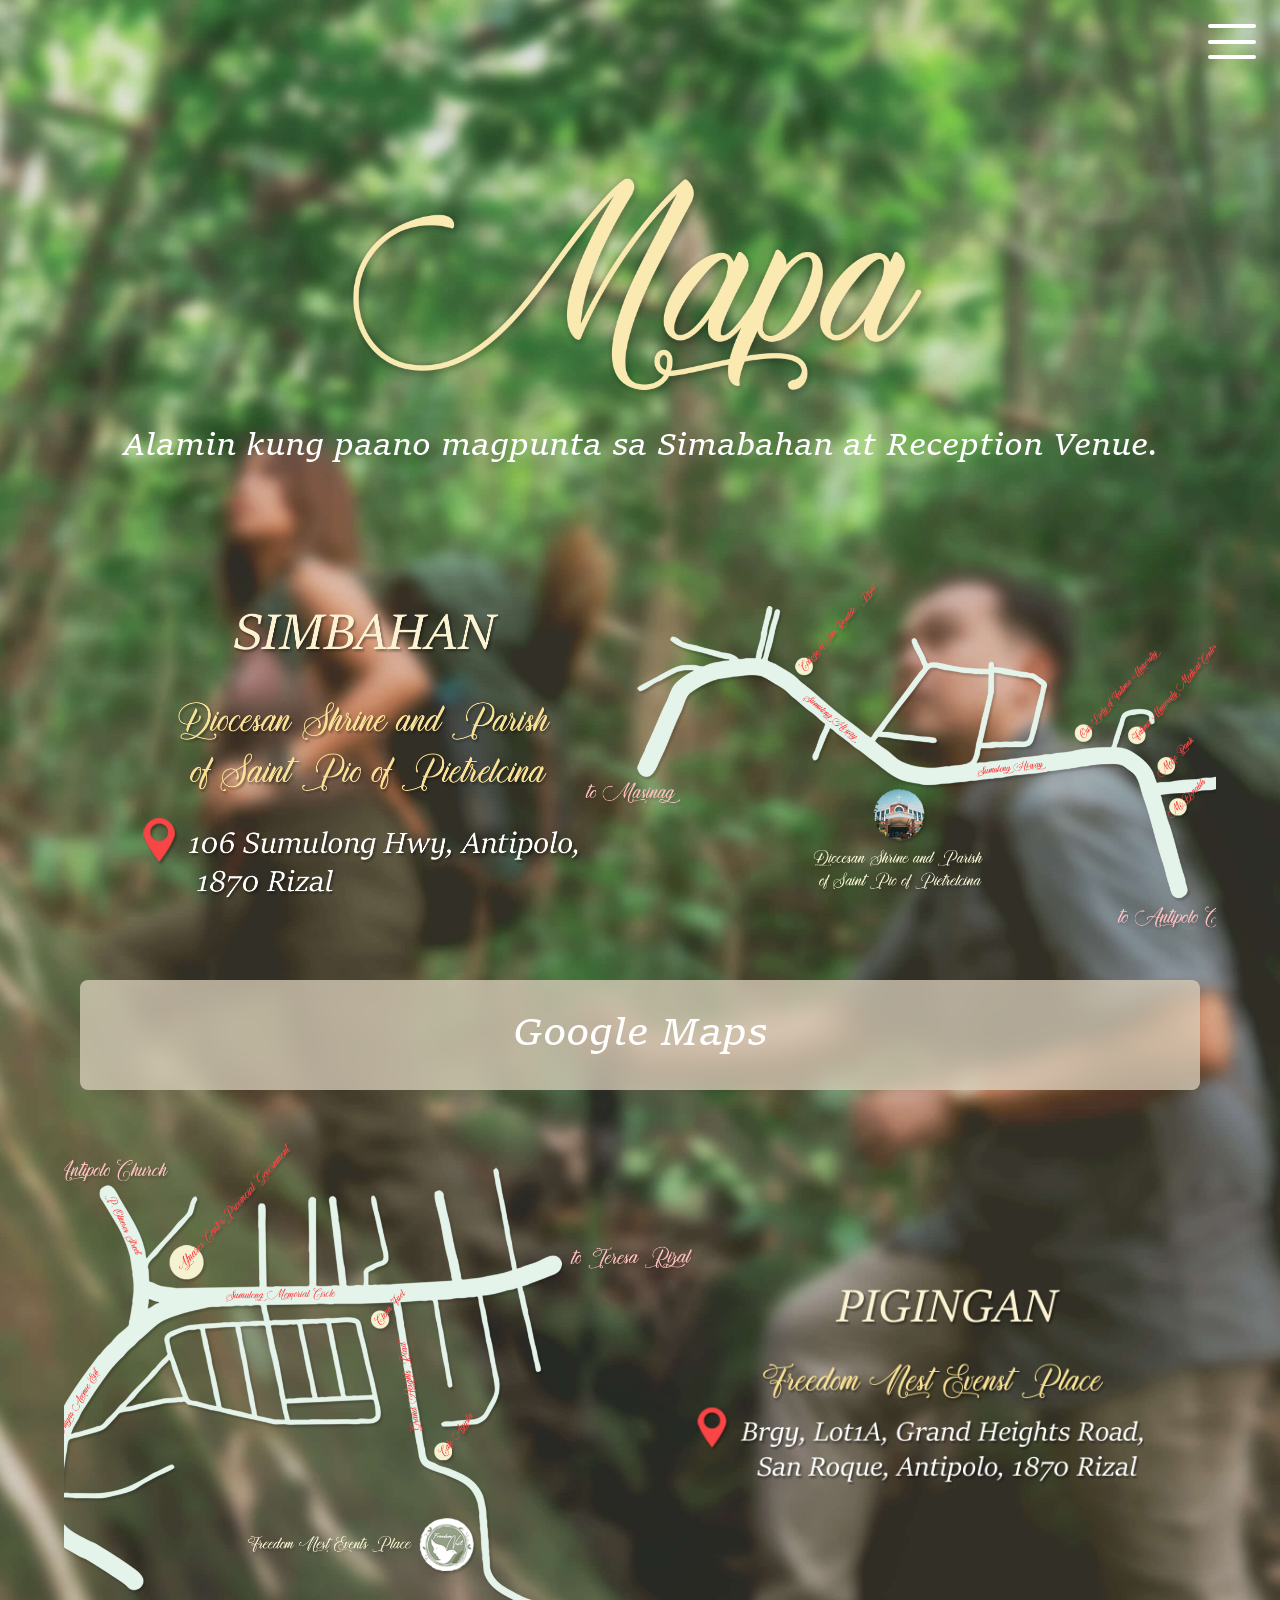
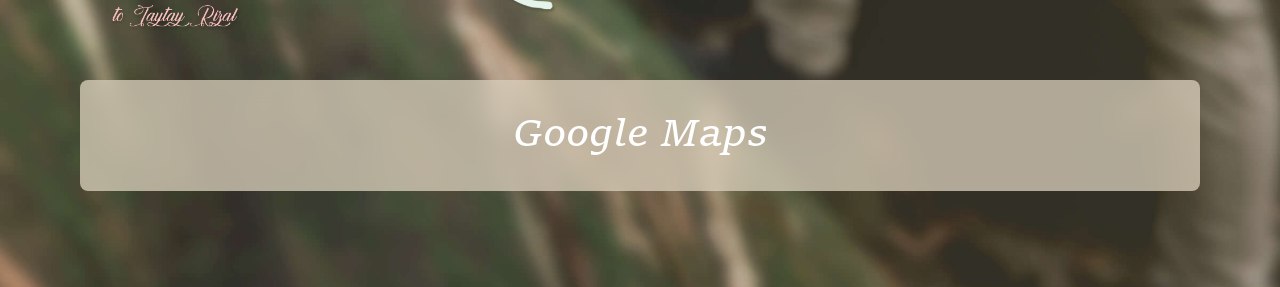
==== detalye.html @ 6c168a73 "test live" ====
<!DOCTYPE html>
<html lang="fil">
<head>
    <meta charset="UTF-8">
    <meta name="description" content="Detalye ng Venue - Tupe at Eula Wedding">
    <meta name="keywords" content="Kasal, Venue, Mapa, Detalye, Tupe, Eula, Wedding">
    <meta name="author" content="Tupe at Eula">
    <meta name="viewport" content="width=device-width, initial-scale=1.0">
    <title>Detalye - Tupe at Eula Wedding</title>
    <link rel="stylesheet" href="assets/css/page-loader.css?ver=1.0">
    <link rel="stylesheet" href="assets/css/main.css?ver=2.1">
    <link rel="stylesheet" href="assets/css/navbar.css?ver=1.0">
    <link rel="stylesheet" href="assets/css/detalye.css?ver=2.7">
</head>
<body class="detalye-page">
    <div class="container">
        <!-- Header with Mapa Headline -->
        <div class="mapa-header">
            <img src="assets/images/mapa/MAPA-2-Headline.png" alt="Mapa" class="mapa-headline">
            <p class="mapa-subtitle">Alamin kung paano magpunta sa Simabahan at Reception Venue.</p>
        </div>

        <!-- Locations Section -->
        <div class="locations-grid section-page">
            
            <div class="location-address-simbahan">
                <img src="assets/images/mapa/MAPA-2-SIMBAHAN.png" alt="Simbahan Location Map">
            </div>
            <div class="location-map-simbahan click-map-drawing" data-type="image" data-map="simbahan">
                <img src="assets/images/mapa/MAPA-1-CHURCH.png" alt="Simbahan Location Map">
            </div>
            <div class="click-map" data-type="maps" data-map="simbahan" data-address="Diocesan Shrine and Parish of Saint Pio of Pietrelcina, 106 Sumulong Hwy, Antipolo, 1870 Rizal" data-embed="!1m18!1m12!1m3!1d3875.618441!2d121.1461749!3d14.618441!2m3!1f0!2f0!3f0!3m2!1i1024!2i768!4f13.1!3m3!1m2!1s0x3397b8dd687da045:0x9498561f5b04038f!2sDiocesan+Shrine+and+Parish+of+Saint+Pio+of+Pietrelcina!5e0!3m2!1sen!2sph!4v1730976794123">Google Maps</div>
            <div class="location-address-pigingan click-map-drawing" data-type="image" data-map="pigingan">
                <img src="assets/images/mapa/MAPA-1-VENUE.png" alt="Pigingan Location Map">
            </div>

            <div class="location-map-pigingan">
                <img src="assets/images/mapa/MAPA-2-PIGINGAN.png" alt="Pigingan Location Map">
            </div>
            <div class="click-map" data-type="maps" data-map="pigingan" data-address="Freedom - Nest Event Place, Brgy. LotiA, Grand Heights Road, San Roque, Antipolo, 1870 Rizal" data-embed="!1m18!1m12!1m3!1d3875.5829714!2d121.1633372!3d14.5829714!2m3!1f0!2f0!3f0!3m2!1i1024!2i768!4f13.1!3m3!1m2!1s0x3397c721febe8801:0x6bee6d0b61183773!2sFreedom+Nest+Events+Place!5e0!3m2!1sen!2sph!4v1730976794123">Google Maps</div>

        </div>

    </div>

    <!-- Image Popover Modal -->
    <div class="popover-overlay" id="popoverOverlay">
        <div class="popover-content">
            <button class="popover-close" id="popoverClose">&times;</button>
            <div id="popoverImageContainer" style="display: none;">
                <img id="popoverImage" src="" alt="Map Preview">
            </div>
            <div class="popover-toolbar" id="popoverToolbar" style="display: none;">
                <button class="download-btn" id="downloadBtn">
                    <span>⬇️</span> Download
                </button>
                <span style="color: #faeab1; font-size: 0.9rem;">Drag to explore</span>
            </div>
            <div id="popoverMapsContainer" style="display: none;">
                <div class="maps-address" id="popoverMapsAddress"></div>
                <iframe id="popoverMapsEmbed" width="600" height="450" style="border:0;" allowfullscreen="" loading="lazy"></iframe>
            </div>
        </div>
    </div>

    <script src="assets/js/page-loader.js"></script>
    <script src="assets/js/navbar.js"></script>
    <script>
        // Map data for different locations
        const mapData = {
            simbahan: 'assets/images/mapa/MAPA-1-CHURCH.png',
            pigingan: 'assets/images/mapa/MAPA-1-VENUE.png'
        };

        // Popover elements
        const popoverOverlay = document.getElementById('popoverOverlay');
        const popoverImageContainer = document.getElementById('popoverImageContainer');
        const popoverImage = document.getElementById('popoverImage');
        const popoverToolbar = document.getElementById('popoverToolbar');
        const popoverMapsContainer = document.getElementById('popoverMapsContainer');
        const popoverMapsAddress = document.getElementById('popoverMapsAddress');
        const popoverMapsEmbed = document.getElementById('popoverMapsEmbed');
        const popoverClose = document.getElementById('popoverClose');
        const downloadBtn = document.getElementById('downloadBtn');

        // Drag functionality for image
        let isDragging = false;
        let startX, startY, scrollLeft, scrollTop;

        popoverImageContainer.addEventListener('mousedown', (e) => {
            isDragging = true;
            startX = e.pageX - popoverImageContainer.offsetLeft;
            startY = e.pageY - popoverImageContainer.offsetTop;
            scrollLeft = popoverImageContainer.scrollLeft;
            scrollTop = popoverImageContainer.scrollTop;
            popoverImageContainer.classList.add('dragging');
            popoverImage.classList.add('dragging');
        });

        document.addEventListener('mousemove', (e) => {
            if (!isDragging) return;
            e.preventDefault();
            const x = e.pageX - popoverImageContainer.offsetLeft;
            const y = e.pageY - popoverImageContainer.offsetTop;
            const walkX = (x - startX) * 1;
            const walkY = (y - startY) * 1;
            popoverImageContainer.scrollLeft = scrollLeft - walkX;
            popoverImageContainer.scrollTop = scrollTop - walkY;
        });

        document.addEventListener('mouseup', () => {
            isDragging = false;
            popoverImageContainer.classList.remove('dragging');
            popoverImage.classList.remove('dragging');
        });

        // Download functionality
        downloadBtn.addEventListener('click', () => {
            const link = document.createElement('a');
            link.href = popoverImage.src;
            link.download = 'map-' + new Date().getTime() + '.png';
            link.click();
        });

        // Handle all clickable elements
        const clickableElements = document.querySelectorAll('[data-type]');

        clickableElements.forEach(element => {
            element.addEventListener('click', () => {
                const type = element.dataset.type;
                const mapType = element.dataset.map;

                if (type === 'image') {
                    // Show image popover
                    popoverImageContainer.style.display = 'block';
                    popoverToolbar.style.display = 'flex';
                    popoverMapsContainer.style.display = 'none';
                    popoverImage.src = mapData[mapType];
                    popoverOverlay.classList.add('active');
                } else if (type === 'maps') {
                    // Show maps popover
                    popoverImageContainer.style.display = 'none';
                    popoverToolbar.style.display = 'none';
                    popoverMapsContainer.style.display = 'block';
                    
                    const address = element.dataset.address;
                    const embed = element.dataset.embed;
                    
                    popoverMapsAddress.textContent = address;
                    popoverMapsEmbed.src = `https://www.google.com/maps/embed?pb=${embed}`;
                    popoverOverlay.classList.add('active');
                }
            });
        });

        // Close popover
        popoverClose.addEventListener('click', () => {
            popoverOverlay.classList.remove('active');
        });

        popoverOverlay.addEventListener('click', (e) => {
            if (e.target === popoverOverlay) {
                popoverOverlay.classList.remove('active');
            }
        });

        // Parallax scrolling effect based on container height
        function updateParallax() {
            const container = document.querySelector('.container');
            const containerHeight = container.offsetHeight;
            const scrollPosition = window.pageYOffset;
            
            const parallaxOffset = (scrollPosition * 0.2) % (containerHeight * 1.5);
            
            document.body.style.backgroundPosition = `center ${-parallaxOffset}px`;
        }
        
        window.addEventListener('scroll', updateParallax);
        updateParallax();
    </script>
</body>
</html>
---- assets/css/page-loader.css ----
/* ========================================
   PAGE LOADER PLUGIN STYLES
   ======================================== */

.page-loader {
    position: fixed;
    top: 0;
    left: 0;
    width: 100%;
    height: 100%;
    background: linear-gradient(135deg, rgba(20, 15, 30, 0.95), rgba(40, 25, 50, 0.95));
    display: flex;
    align-items: center;
    justify-content: center;
    z-index: 9999;
    opacity: 1;
    transition: opacity 0.5s ease-out;
}

.page-loader.fade-out {
    opacity: 0;
    pointer-events: none;
}

.loader-container {
    text-align: center;
}

/* Spinner Animation */
.loader-spinner {
    position: relative;
    width: 80px;
    height: 80px;
    margin: 0 auto 30px;
}

.spinner-ring {
    position: absolute;
    width: 100%;
    height: 100%;
    border: 3px solid transparent;
    border-top-color: #e8d4b8;
    border-right-color: #f5e6d3;
    border-radius: 50%;
    animation: spin 1.2s linear infinite;
}

.spinner-ring:nth-child(2) {
    border-top-color: #fbf3d2;
    border-right-color: #e8d4b8;
    width: 85%;
    height: 85%;
    top: 50%;
    left: 50%;
    transform: translate(-50%, -50%);
    animation: spin 1.5s linear infinite reverse;
}

.spinner-ring:nth-child(3) {
    border-top-color: #f5e6d3;
    width: 70%;
    height: 70%;
    top: 50%;
    left: 50%;
    transform: translate(-50%, -50%);
    animation: spin 1.8s linear infinite;
}

@keyframes spin {
    0% {
        transform: rotate(0deg);
    }
    100% {
        transform: rotate(360deg);
    }
}

@keyframes spin {
    0% {
        transform: translate(-50%, -50%) rotate(0deg);
    }
    100% {
        transform: translate(-50%, -50%) rotate(360deg);
    }
}

/* Loader Text */
.loader-text {
    font-family: 'Qwerty Ability - Personal Use', Georgia, serif;
    font-size: 1.5rem;
    color: #fbf3d2;
    margin-bottom: 25px;
    font-style: italic;
    animation: pulse-text 1.5s ease-in-out infinite;
}

@keyframes pulse-text {
    0%, 100% {
        opacity: 0.7;
    }
    50% {
        opacity: 1;
    }
}

/* Progress Bar */
.progress-bar {
    width: 150px;
    height: 3px;
    background: rgba(232, 212, 184, 0.2);
    border-radius: 10px;
    margin: 0 auto;
    overflow: hidden;
}

.progress-fill {
    height: 100%;
    background: linear-gradient(90deg, #e8d4b8, #fbf3d2, #f5e6d3);
    width: 0%;
    border-radius: 10px;
    box-shadow: 0 0 10px rgba(251, 243, 210, 0.5);
    transition: width 0.3s ease;
}

/* Responsive Design */
@media (max-width: 480px) {
    .loader-spinner {
        width: 60px;
        height: 60px;
        margin: 0 auto 20px;
    }

    .loader-text {
        font-size: 1.2rem;
        margin-bottom: 15px;
    }

    .progress-bar {
        width: 120px;
    }
}
---- assets/css/main.css ----
/* ========================================
   FONT FACE DECLARATIONS
   ======================================== */
@font-face {
    font-family: 'Qwerty Ability - Personal Use';
    src: url('../fonts/QwertyAbility-PersonalUse.woff2') format('woff2'),
        url('../fonts/QwertyAbility-PersonalUse.woff') format('woff');
    font-weight: normal;
    font-style: normal;
    font-display: swap;
}
@font-face {
    font-family: 'Sitka Small 815';
    src: url('../fonts/sitka-small-815.woff2') format('woff2'),
        url('../fonts/sitka-small-815.woff') format('woff');
    font-weight: normal;
    font-style: normal;
    font-display: swap;
}

/* ========================================
   GLOBAL STYLES
   ======================================== */
* {
    margin: 0;
    padding: 0;
    box-sizing: border-box;
}

html {
    scroll-snap-type: y mandatory;
    scroll-behavior: smooth;
}

body {
    font-family: "Sitka Text", 'Sitka Small 815', Sitka, Georgia, serif;
    background-image: url('../images/MAIN-PAGE-BACKFROUND.jpg');
    background-attachment: scroll;
    background-position: center top;
    background-size: cover;
    color: #faeab1;
    line-height: 1.8;
    overflow-x: hidden;
    background-color: #444638;
}

.container {
    width: 100%;
    margin: 0 auto;
    padding: 0 5%;
    min-height: 100vh;
    max-width: 2400px;
    padding-bottom: 3rem;
}

/* ========================================
   HEADER SECTION
   ======================================== */
.header {
    width: 100%;
    height: 100vh;
    display: flex;
    align-items: center;
    justify-content: center;
    margin-bottom: 40px;
    padding: 0;
    scroll-snap-align: start;
    scroll-snap-stop: always;
}
img {
    max-width:100%;
}
.header img {
    max-width: 90%;
    height: auto;
    object-fit: contain;
}
h2,h3{
    font-family: 'Qwerty Ability - Personal Use';
    font-weight: normal;
    font-style: normal;
}
h2{
    font-size: 7rem;
    color: #f9eab0;
    margin-bottom: 2rem;
}
h3{
    font-size: 4rem;
}
a {
    text-decoration: none;
    color: #fdf3d4;
}
p{
    line-height: 1.2;
    color: white;
}
p , a {
    font-family: "Sitka Text", 'Sitka Small 815', Sitka, Georgia, serif;
    font-weight: normal;
    font-style: italic;
    font-size: 2.5rem;
}
.section{
    text-align: center;
    margin: 3rem 8%;
    scroll-snap-align: start;
    scroll-snap-stop: always;
}
/* ========================================
   INVITATION SECTION
   ======================================== */

.invitation-title {
    font-size: 1.8rem;
    /* font-style: italic; */
    /* color: #e8d4b8; */
    margin-bottom: 15px;
}

.invitation-date {
    font-size: 1.1rem;
    color: #f5e6d3;
    margin-bottom: 15px;
    line-height: 1.8;
}
.invitation-date p{
    color: white;
    font-size: 3.3em;
}

/* ========================================
   EVENT DETAILS SECTION
   ======================================== */
.events {
    display: grid;
    grid-template-columns: 1fr 1fr;
    gap: 20px;
    margin-bottom: 30px;
}

.event-box {
    padding: 20px;
    text-align: center;
}

.event-label {
    font-size: 1.3rem;
    font-style: italic;
    color: #e8d4b8;
    margin-bottom: 10px;
}

.event-details {
    font-size: 0.95rem;
    color: #f5e6d3;
    line-height: 1.6;
    min-height: 96px;
}

.event-time {
    font-weight: bold;
    color: #e8d4b8;
    margin-top: 10px;
}

/* ========================================
   LOVE STORY / TULA (POEM) SECTION
   ======================================== */

.tula {
    margin-bottom: 2rem;
}

.tula:last-child {
    margin-bottom: 0;
}


/* ========================================
   GALLERY LINK SECTION
   ======================================== */
.gallery-link-section {
    background: rgba(0, 0, 0, 0.3);
    padding: 25px 20px;
    border-radius: 10px;
    margin-bottom: 30px;
    border: 2px solid rgba(232, 212, 184, 0.2);
}

.gallery-link {
    font-size: 1.3rem;
    font-style: italic;
    color: #e8d4b8;
    margin-bottom: 15px;
    text-align: center;
}

.gallery-link a {
    color: #e8d4b8;
    text-decoration: none;
    transition: color 0.3s ease;
}

.gallery-link a:hover {
    color: #f5e6d3;
    text-decoration: underline;
}

/* ANIMATION 11: Line Animation for Links */
@keyframes lineSlideIn {
    0% {
        width: 0;
        left: 50%;
    }
    100% {
        width: 100%;
        left: 0;
    }
}

@keyframes lineGrowWidth {
    0% {
        transform: scaleX(0);
        transform-origin: center;
    }
    100% {
        transform: scaleX(1);
        transform-origin: center;
    }
}

/* ========================================
   PAGE LINK STYLES
   ======================================== */
.page-link a {
    color: #fbf3d2;
    text-decoration: none;
    cursor: pointer;
    font-size: 3.5rem;
    position: relative;
    display: inline-block;
}

.page-link a::after {
    content: '';
    position: absolute;
    bottom: 0;
    left: 0;
    width: 100%;
    height: 2px;
    background: linear-gradient(90deg, #fbf3d2, #f5e6d3, #fbf3d2);
    transform: scaleX(0);
    transform-origin: center;
    transition: transform 0.4s ease-in-out;
}

.page-link a:hover {
    color: #f5e6d3;
}

.page-link a:hover::after {
    animation: lineGrowWidth 0.3s ease-in-out forwards;
}

/* ========================================
   DRESS CODE SECTION
   ======================================== */
.color-palette-section.section {
    display: grid;
    gap: 2em;
}
.dress-title {
    font-size: 1.8rem;
    font-style: italic;
    color: #e8d4b8;
    margin-bottom: 20px;
}

.dress-description {
    font-size: 0.95rem;
    color: #f5e6d3;
    margin-bottom: 20px;
    line-height: 1.7;
}

.dress-note {
    font-size: 0.85rem;
    color: #d4c4b4;
    font-style: italic;
}

/* ========================================
   COLOR PALETTE SECTION
   ======================================== */
.color-palette {
    display: flex;
    justify-content: center;
    gap: 12px;
    margin: 20px 0;
    flex-wrap: wrap;
}

.color-box {
    width: 50px;
    height: 50px;
    box-shadow: 0 4px 8px rgba(0, 0, 0, 0.4);
}

/* ========================================
   OOTD (OUTFIT OF THE DAY) SECTION
   ======================================== */
.ootd-section {
    background: rgba(0, 0, 0, 0.3);
    padding: 20px;
    border-radius: 10px;
    text-align: center;
    margin-bottom: 30px;
    border: 2px solid rgba(232, 212, 184, 0.2);
}

/* ========================================
   RSVP SECTION
   ======================================== */

.rsvp-title {
    font-size: 1.8rem;
    font-style: italic;
    color: #e8d4b8;
    margin-bottom: 15px;
}

.rsvp-instructions {
    font-size: 0.95rem;
    color: #f5e6d3;
    line-height: 1.7;
}

/* ========================================
   FOOTER SECTION
   ======================================== */
.footer {
    text-align: center;
    padding: 30px 20px;
    border-top: 2px solid rgba(232, 212, 184, 0.3);
    margin-top: 40px;
}

.footer-question {
    font-size: 1.6rem;
    font-style: italic;
    color: #e8d4b8;
    margin-bottom: 15px;
}

.footer-answer {
    font-size: 1.2rem;
    font-style: italic;
    color: #e8d4b8;
}

/* ========================================
   DECORATIVE ELEMENTS
   ======================================== */
.divider {
    height: 2px;
    background: linear-gradient(90deg, transparent, rgba(232, 212, 184, 0.5), transparent);
    margin: 20px 0;
}

/* ========================================
   KEYFRAME ANIMATIONS (Inspired by jasonatnina.com)
   ======================================== */

/* ANIMATION 1: Gentle Fade-In (Original) */
@keyframes gentleFadeIn {
    0% {
        opacity: 0;
        transform: translateY(20px);
    }
    50% {
        opacity: 0.5;
        transform: translateY(10px);
    }
    100% {
        opacity: 1;
        transform: translateY(0);
    }
}

/* ANIMATION 2: Elegant Zoom In */
@keyframes elegantZoomIn {
    0% {
        opacity: 0;
        transform: scale(0.85);
    }
    50% {
        opacity: 0.7;
        transform: scale(0.95);
    }
    100% {
        opacity: 1;
        transform: scale(1);
    }
}

/* ANIMATION 3: Slide In From Left */
@keyframes slideInFromLeft {
    0% {
        opacity: 0;
        transform: translateX(-60px) rotateY(10deg);
    }
    50% {
        opacity: 0.6;
        transform: translateX(-30px) rotateY(5deg);
    }
    100% {
        opacity: 1;
        transform: translateX(0) rotateY(0deg);
    }
}

/* ANIMATION 4: Iris Reveal (Scale from center) */
@keyframes irisReveal {
    0% {
        opacity: 0;
        transform: scale(0.5) translateY(-30px);
        filter: blur(8px);
    }
    50% {
        opacity: 0.7;
        transform: scale(0.85) translateY(-15px);
        filter: blur(3px);
    }
    100% {
        opacity: 1;
        transform: scale(1) translateY(0);
        filter: blur(0px);
    }
}

/* ANIMATION 5: Bounce Up & Glow */
@keyframes bounceUpGlow {
    0% {
        opacity: 0;
        transform: translateY(40px) scale(0.9);
        filter: drop-shadow(0 0 0px rgba(232, 212, 184, 0));
    }
    50% {
        opacity: 0.8;
        transform: translateY(-10px) scale(1.02);
        filter: drop-shadow(0 0 8px rgba(232, 212, 184, 0.4));
    }
    100% {
        opacity: 1;
        transform: translateY(0) scale(1);
        filter: drop-shadow(0 0 12px rgba(232, 212, 184, 0.2));
    }
}

/* ANIMATION 6: Rotate & Fade In (3D effect) */
@keyframes rotateAndFadeIn {
    0% {
        opacity: 0;
        transform: rotateX(20deg) rotateY(-10deg) scale(0.8);
    }
    50% {
        opacity: 0.6;
        transform: rotateX(10deg) rotateY(-5deg) scale(0.95);
    }
    100% {
        opacity: 1;
        transform: rotateX(0deg) rotateY(0deg) scale(1);
    }
}

/* ANIMATION 7: Shimmer Reveal */
@keyframes shimmerReveal {
    0% {
        opacity: 0;
        background: linear-gradient(90deg, transparent, rgba(232, 212, 184, 0.2), transparent);
        background-position: -1000px 0;
    }
    50% {
        opacity: 0.8;
        background-position: 0 0;
    }
    100% {
        opacity: 1;
        background-position: 1000px 0;
    }
}

/* ANIMATION 8: Vertical Curtain Reveal - starts completely hidden, slowly reveals, then fast */
@keyframes verticalCurtainReveal {
    0% {
        clip-path: inset(50% 0 50% 0);
    }
    /* 50% {
        clip-path: inset(25% 0 25% 0);
    } */
    100% {
        clip-path: inset(0% 0 0% 0);
    }
}

/* Floating Wave Animation - for continuous elegant motion */
@keyframes floatingWave {
    0% {
        transform: translateY(0px) rotate(0deg);
        opacity: 0.8;
    }
    25% {
        transform: translateY(-8px) rotate(1deg);
        opacity: 0.9;
    }
    50% {
        transform: translateY(0px) rotate(0deg);
        opacity: 1;
    }
    75% {
        transform: translateY(-6px) rotate(-1deg);
        opacity: 0.9;
    }
    100% {
        transform: translateY(0px) rotate(0deg);
        opacity: 0.8;
    }
}

/* Subtle Glow Pulse Animation - for emphasis */
@keyframes glowPulse {
    0%, 100% {
        filter: drop-shadow(0 0 4px rgba(232, 212, 184, 0.3));
    }
    50% {
        filter: drop-shadow(0 0 12px rgba(232, 212, 184, 0.6));
    }
}

/* ANIMATION 9: Slide Up Entrance */
@keyframes slideUpEntrance {
    0% {
        opacity: 0;
        transform: translateY(40px);
    }
    100% {
        opacity: 1;
        transform: translateY(0);
    }
}

/* ANIMATION 10: Circle Reveal Entrance */
@keyframes circleReveal {
    0% {
        opacity: 0;
        clip-path: circle(0% at 50% 50%);
    }
    100% {
        opacity: 1;
        clip-path: circle(100% at 50% 50%);
    }
}

/* Slide up container styling */
.tula p {
    overflow: visible;
    white-space: normal;
    display: block;
    text-align: center;
    opacity: 0;
}

.tula p.slide-up-animate {
    animation: slideUpEntrance 0.8s ease-out forwards;
}

/* ========================================
   APPLY ANIMATIONS TO ELEMENTS
   ======================================== */

/* CHANGE THE ANIMATION HERE - Choose one of the 8 animations above */
.header img {
    animation: verticalCurtainReveal 1.2s ease-in-out forwards;
}

.color-image {
    opacity: 0;
}

.color-image.circle-reveal-animate {
    animation: circleReveal 1.2s ease-out forwards;
}

/* ========================================
   RESPONSIVE DESIGN (Desktop-First Approach)
   ======================================== */

/* 1. Base / 4K / Ultra-wide (min-width: 1441px) */
@media (min-width: 1025px) {
    .events {
        grid-template-columns: 1fr 1fr;
        gap: 40px;
    }
    .events .page-link{
        
grid-column: span 2 / span 2;
        
grid-row-start: 2;
    }
}

/* 2. Laptop L (max-width: 1440px) */
@media (max-width: 1440px) {
    h2 { font-size: 6rem; margin-bottom: 1.5rem; }
    h3 { font-size: 3.5rem; }
    p, a { font-size: 2rem; }
    .page-link a { font-size: 2.8rem; }
    .invitation-date p { font-size: 2.5em; }
    .section { margin: 3rem 6%; }
}

/* 3. Laptop (max-width: 1024px) */
@media (max-width: 1024px) {
    h2 { font-size: 5rem; }
    h3 { font-size: 3rem; }
    p, a { font-size: 1.6rem; }
    .page-link a { font-size: 2.2rem; }
    .invitation-date p { font-size: 2em; }
    .section { margin: 3rem 5%; }
    
    .events {
        grid-template-columns: 1fr; 
        gap: 30px;
    }
}

/* 4. Tablet (max-width: 768px) */
@media (max-width: 768px) {
    h2 { font-size: 4rem; }
    h3 { font-size: 2.5rem; }
    p, a { font-size: 1.3rem; }
    .page-link a { font-size: 1.8rem; }
    .invitation-date p { font-size: 1.6em; }
    
    .section { margin: 2.5rem 5%; }
    
    .color-box {
        width: 45px;
        height: 45px;
    }
}

/* 5. Mobile (max-width: 480px) */
@media (max-width: 480px) {
    h2 { font-size: 3rem; margin-bottom: 1rem; }
    h3 { font-size: 2rem; }
    p, a { font-size: 1.1rem; }
    .page-link a { font-size: 1.5rem; }
    .invitation-date p { font-size: 1.3em; }
    
    .section { margin: 2rem 5%; }
    
    .header { margin-bottom: 20px; }
    .header img { max-width: 95%; }
    
    .color-box {
        width: 35px;
        height: 35px;
    }
    
    .footer {
        padding: 20px 10px;
        margin-top: 20px;
    }
}
---- assets/css/navbar.css ----
/* ========================================
   NAVIGATION - BURGER MENU
   ======================================== */
.navbar {
    position: fixed;
    top: 0;
    right: 0;
    z-index: 1000;
    padding: 1.5rem;
}

.burger-menu-container {
    position: relative;
}

.burger-menu {
    display: flex;
    flex-direction: column;
    justify-content: space-between;
    width: 48px;
    height: 35px;
    background: transparent;
    border: none;
    cursor: pointer;
    padding: 0;
}

.burger-line {
    width: 100%;
    height: 4px;
    background-color: #ffffff;
    border-radius: 2px;
    transition: all 0.3s ease;
    transform-origin: center;
}

.burger-menu.active .burger-line-1 {
    transform: rotate(45deg) translateY(13px);
    margin-top: 12px;
}

.burger-menu.active .burger-line-2 {
    opacity: 0;
}

.burger-menu.active .burger-line-3 {
    transform: rotate(-45deg) translateY(-13px);
}

/* Navigation Menu */
.nav-menu {
    position: absolute;
    top: 70px;
    right: 0;
    background: transparent;
    backdrop-filter: blur(10px);
    border-radius: 10px;
    padding: 1.5rem 1.5rem;
    min-width: 280px;
    box-shadow: none;
    max-height: 0;
    overflow: hidden;
    opacity: 0;
    visibility: hidden;
    transition: max-height 0.3s ease, opacity 0.3s ease, visibility 0.3s ease;
    border: 2px solid;
}

.nav-menu.active {
    max-height: 548px;
    opacity: 1;
    visibility: visible;
}

.nav-list {
    list-style: none;
    display: flex;
    flex-direction: column;
    gap: 1rem;
}

.nav-list a {
    color: #faeab1;
    text-decoration: none;
    font-family: 'Sitka Small 599', serif;
    font-size: 1.1rem;
    display: block;
    padding: 0.75rem 1rem;
    border-radius: 6px;
    transition: all 0.3s ease;
    position: relative;
}

.nav-list a:hover {
    background: rgba(250, 234, 177, 0.1);
    padding-left: 1.5rem;
    color: #ffffff;
}

.nav-list a.active {
    color: #ffd700;
    font-weight: bold;
    background: rgba(250, 234, 177, 0.15);
}
---- assets/css/detalye.css ----
/* ========================================
   DETALYE PAGE STYLES
   ======================================== */

/* Set background for detalye page */
.detalye-page {

    font-family: "Sitka Text", 'Sitka Small 815', Sitka, Georgia, serif;
    background-image: url('../images/mapa/MAPA-2-BACKGROUND.jpg');
    background-attachment: scroll;
    background-position: center top;
    background-size: cover;
    color: #faeab1;
    line-height: 1.8;
    overflow-x: hidden;
}

/* ========================================
   POPOVER MODAL
   ======================================== */
.popover-overlay {
    position: fixed;
    top: 0;
    left: 0;
    right: 0;
    bottom: 0;
    background: rgba(0, 0, 0, 0.8);
    backdrop-filter: blur(5px);
    display: flex;
    align-items: center;
    justify-content: center;
    z-index: 2000;
    opacity: 0;
    visibility: hidden;
    transition: opacity 0.3s ease, visibility 0.3s ease;
    padding: 1rem;
    box-sizing: border-box;
}

.popover-overlay.active {
    opacity: 1;
    visibility: visible;
}

.popover-content {
    position: relative;
    width: 95vw;
    max-width: 900px;
    max-height: 90vh;
    display: flex;
    flex-direction: column;
    align-items: center;
    justify-content: center;
    animation: popoverSlideIn 0.3s ease;
    box-sizing: border-box;
    overflow-y: auto;
}

@keyframes popoverSlideIn {
    from {
        transform: scale(0.8);
        opacity: 0;
    }
    to {
        transform: scale(1);
        opacity: 1;
    }
}

/* Map Drawing Click Handler */
.click-map-drawing {
    cursor: pointer;
    transition: opacity 0.3s ease;
}

.click-map-drawing:hover {
    opacity: 0.8;
}

/* Image Popover Container */
#popoverImageContainer {
    width: 100%;
    max-height: 75vh;
    overflow: hidden;
    border-radius: 8px;
    background: rgba(0, 0, 0, 0.2);
    cursor: grab;
    position: relative;
}

#popoverImageContainer.dragging {
    cursor: grabbing;
}

#popoverImage {
    width: 100%;
    height: auto;
    border-radius: 8px;
    display: block;
    cursor: grab;
    object-fit: contain;
}

#popoverImage.dragging {
    cursor: grabbing;
}

/* Popover Toolbar */
.popover-toolbar {
    display: flex;
    gap: 1rem;
    align-items: center;
    justify-content: center;
    width: 100%;
    flex-wrap: wrap;
}

.download-btn {
    background: rgba(250, 234, 177, 0.2);
    border: 1px solid #faeab1;
    color: #faeab1;
    padding: 0.75rem 1.5rem;
    border-radius: 6px;
    cursor: pointer;
    font-family: 'Sitka Small 599', serif;
    font-size: 1rem;
    transition: all 0.3s ease;
    display: flex;
    align-items: center;
    gap: 0.5rem;
}

.download-btn:hover {
    background: rgba(250, 234, 177, 0.35);
    transform: translateY(-2px);
}

#popoverMapsContainer {
    display: flex;
    flex-direction: column;
    gap: 1.5rem;
    width: 100%;
    max-width: 95vw;
}

.maps-address {
    background: rgba(250, 234, 177, 0.15);
    padding: 1.5rem;
    border-radius: 8px;
    color: #faeab1;
    font-family: 'Sitka Small 599', serif;
    font-size: 1rem;
    text-align: center;
    border-left: 4px solid #faeab1;
    line-height: 1.6;
}

#popoverMapsEmbed {
    width: 100%;
    height: 500px;
    border-radius: 8px;
    box-shadow: 0 20px 60px rgba(0, 0, 0, 0.4);
    border: 0;
}

.popover-close {
    position: absolute;
    top: -50px;
    right: 0;
    background: transparent;
    border: none;
    color: #faeab1;
    font-size: 3rem;
    cursor: pointer;
    width: 50px;
    height: 50px;
    display: flex;
    align-items: center;
    justify-content: center;
    transition: all 0.3s ease;
    z-index: 2001;
}

.popover-close:hover {
    color: #ffffff;
    transform: rotate(90deg);
}

/* ========================================
   MAPA HEADER SECTION
   ======================================== */
.mapa-header {
    width: 100%;
    display: flex;
    flex-direction: column;
    align-items: center;
    justify-content: center;
    margin-bottom: 3rem;
    padding: 10rem 1rem 2rem 1rem;
    text-align: center;
    box-sizing: border-box;
}

.mapa-headline {
    max-width: 600px;
    width: 100%;
    height: auto;
    object-fit: contain;
    margin-bottom: 1.5rem;
}

.mapa-subtitle {
    margin-bottom: 2rem;
}

/* ========================================
   LOCATIONS GRID
   ======================================== */
.locations-grid {
    display: grid;
    grid-template-columns: 1fr 1fr;
    gap: 0;
    margin-bottom: 3rem;
    align-items: center;
    overflow: hidden;
    row-gap: 3rem;
    width: 100%;
    max-width: 1200px;
    margin-left: auto;
    margin-right: auto;
    padding: 0 1rem;
    box-sizing: border-box;
}

/* Location Address and Map Styling */
.location-address-simbahan,
.location-map-pigingan {
    width: 80%;
    justify-self: center;
}

.location-map-simbahan,
.location-address-pigingan {
    width: 120%;
    justify-self: center;
}

.location-address-simbahan img,
.location-map-pigingan img,
.location-map-simbahan img,
.location-address-pigingan img {
    width: 100%;
    height: auto;
    display: block;
}

/* Google Maps Button */
.click-map {
    grid-column: span 2;
    width: 100%;
    padding: 1.2rem 2rem;
    background: rgba(220, 210, 190, 0.75);
    backdrop-filter: blur(10px);
    border: none;
    border-radius: 8px;
    display: flex;
    align-items: center;
    justify-content: center;
    font-size: 2.5rem;
    color: #ffffff;
    font-style: italic;
    cursor: pointer;
    transition: all 0.3s ease;
    text-decoration: none;
    text-align: center;
    box-sizing: border-box;
}

.click-map:hover {
    background: rgba(220, 210, 190, 0.9);
    transform: translateY(-2px);
    box-shadow: 0 8px 20px rgba(0, 0, 0, 0.2);
}

/* ========================================
   MEDIA QUERIES (RESPONSIVE BREAKPOINTS)
   ======================================== */

@media (max-width: 1200px) {
    .locations-grid {
        grid-template-columns: 1fr;
        gap: 2rem;
        row-gap: 2rem;
    }
    
    .click-map {
        grid-column: span 1;
        font-size: 2rem;
    }

    .location-address-simbahan,
    .location-map-pigingan,
    .location-map-simbahan,
    .location-address-pigingan {
        width: 100%;
    }
    
    .mapa-headline {
        max-width: 500px;
    }
    
    .mapa-subtitle {
        font-size: 1.1rem;
    }
}

@media (max-width: 768px) {
    .mapa-header {
        margin-bottom: 2rem;
        padding-top: 5rem;
        padding-bottom: 1rem;
    }
    
    .mapa-headline {
        max-width: 85%;
    }
    
    .mapa-subtitle {
        font-size: 1rem;
        margin-bottom: 1.5rem;
    }
    
    .locations-grid {
        gap: 1.5rem;
        margin-bottom: 2rem;
        padding: 0 0.5rem;
    }

    .click-map {
        font-size: 1.5rem;
        padding: 1rem 1.5rem;
    }
    
    /* Popover Mobile Adjustments */
    .popover-content {
        width: 95vw;
    }

    .popover-close {
        top: 10px;
        right: 10px;
        font-size: 2.2rem;
        width: 40px;
        height: 40px;
    }

    #popoverMapsEmbed {
        height: 350px;
    }
}

@media (max-width: 480px) {
    .mapa-header {
        padding-top: 3.5rem;
    }

    .mapa-headline {
        max-width: 95%;
    }
    
    .mapa-subtitle {
        font-size: 1.5rem;
    }

    .click-map {
        font-size: 1.25rem;
        padding: 0.8rem 1rem;
    }

    .maps-address {
        padding: 1rem;
        font-size: 0.9rem;
    }

    #popoverMapsEmbed {
        height: 300px;
    }

    .download-btn {
        width: 100%;
        justify-content: center;
        padding: 0.6rem 1rem;
    }
}
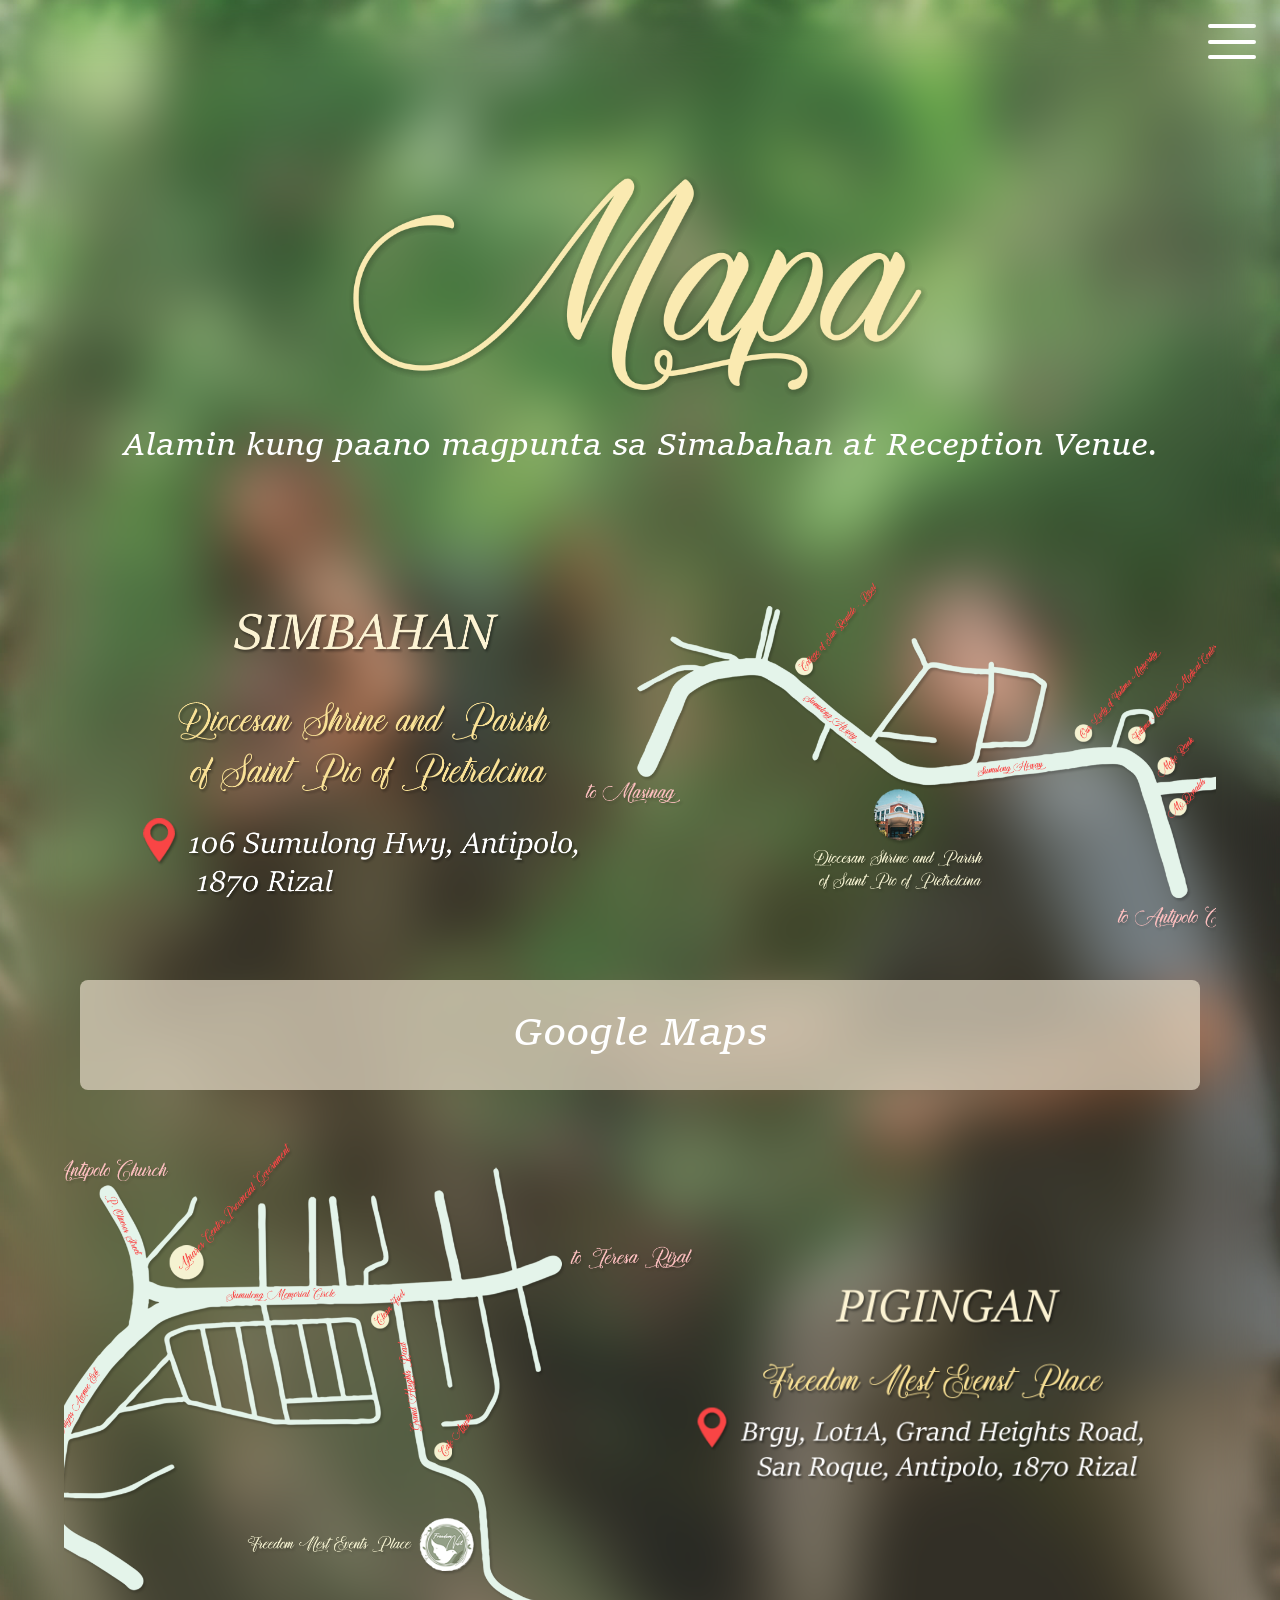
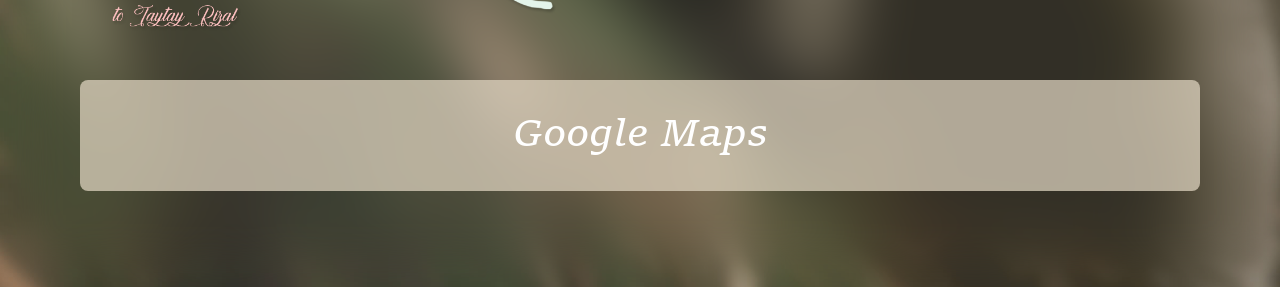
==== commit a12da77a: "added blur page" ====
--- a/detalye.html
+++ b/detalye.html
@@ -8,7 +8,7 @@
     <meta name="viewport" content="width=device-width, initial-scale=1.0">
     <title>Detalye - Tupe at Eula Wedding</title>
     <link rel="stylesheet" href="assets/css/page-loader.css?ver=1.0">
-    <link rel="stylesheet" href="assets/css/main.css?ver=2.1">
+    <link rel="stylesheet" href="assets/css/main.css?ver=2.2">
     <link rel="stylesheet" href="assets/css/navbar.css?ver=1.0">
     <link rel="stylesheet" href="assets/css/detalye.css?ver=2.7">
 </head>
--- a/assets/css/main.css
+++ b/assets/css/main.css
@@ -42,6 +42,8 @@
     line-height: 1.8;
     overflow-x: hidden;
     background-color: #444638;
+    backdrop-filter: blur(30px);
+    background-size: 120%;
 }
 
 .container {
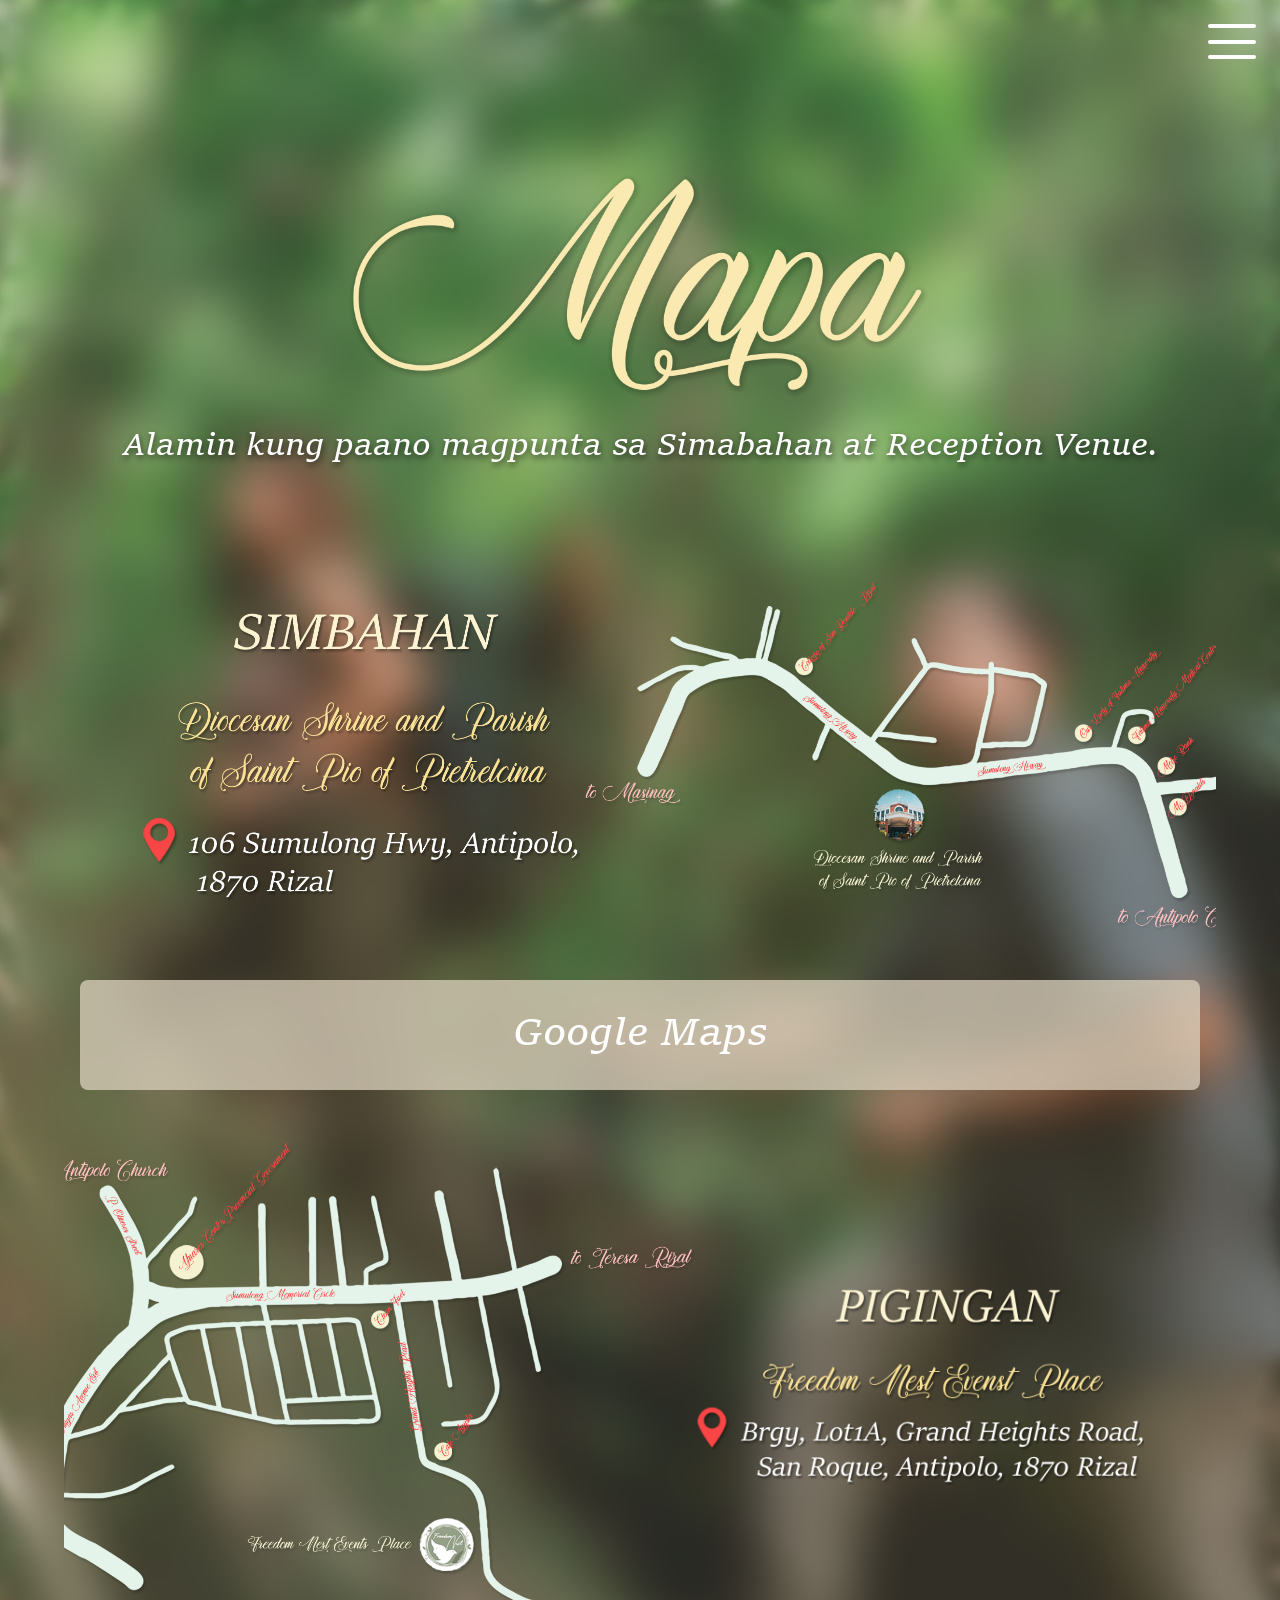
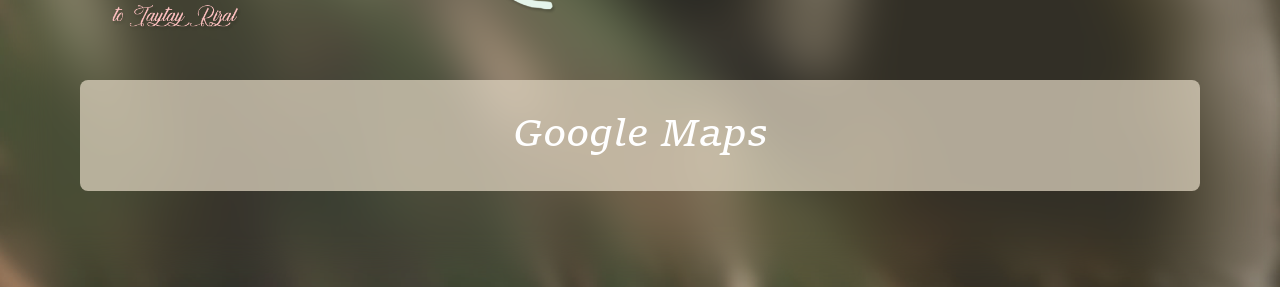
==== commit c53cd5f6: "added blur page" ====
--- a/detalye.html
+++ b/detalye.html
@@ -8,8 +8,8 @@
     <meta name="viewport" content="width=device-width, initial-scale=1.0">
     <title>Detalye - Tupe at Eula Wedding</title>
     <link rel="stylesheet" href="assets/css/page-loader.css?ver=1.0">
-    <link rel="stylesheet" href="assets/css/main.css?ver=2.2">
-    <link rel="stylesheet" href="assets/css/navbar.css?ver=1.0">
+    <link rel="stylesheet" href="assets/css/main.css?ver=2.3">
+    <link rel="stylesheet" href="assets/css/navbar.css?ver=1.1">
     <link rel="stylesheet" href="assets/css/detalye.css?ver=2.7">
 </head>
 <body class="detalye-page">
--- a/assets/css/main.css
+++ b/assets/css/main.css
@@ -42,7 +42,6 @@
     line-height: 1.8;
     overflow-x: hidden;
     background-color: #444638;
-    backdrop-filter: blur(30px);
     background-size: 120%;
 }
 
@@ -53,6 +52,7 @@
     min-height: 100vh;
     max-width: 2400px;
     padding-bottom: 3rem;
+    backdrop-filter: blur(25px);
 }
 
 /* ========================================
@@ -81,6 +81,7 @@
     font-family: 'Qwerty Ability - Personal Use';
     font-weight: normal;
     font-style: normal;
+    text-shadow: 2px 2px 4px rgba(0, 0, 0, 0.7);
 }
 h2{
     font-size: 7rem;
@@ -93,10 +94,12 @@
 a {
     text-decoration: none;
     color: #fdf3d4;
+    text-shadow: 1px 1px 2px rgba(0, 0, 0, 0.5);
 }
 p{
     line-height: 1.2;
     color: white;
+    text-shadow: 1px 3px 6px rgba(0, 0, 0, 0.6);
 }
 p , a {
     font-family: "Sitka Text", 'Sitka Small 815', Sitka, Georgia, serif;
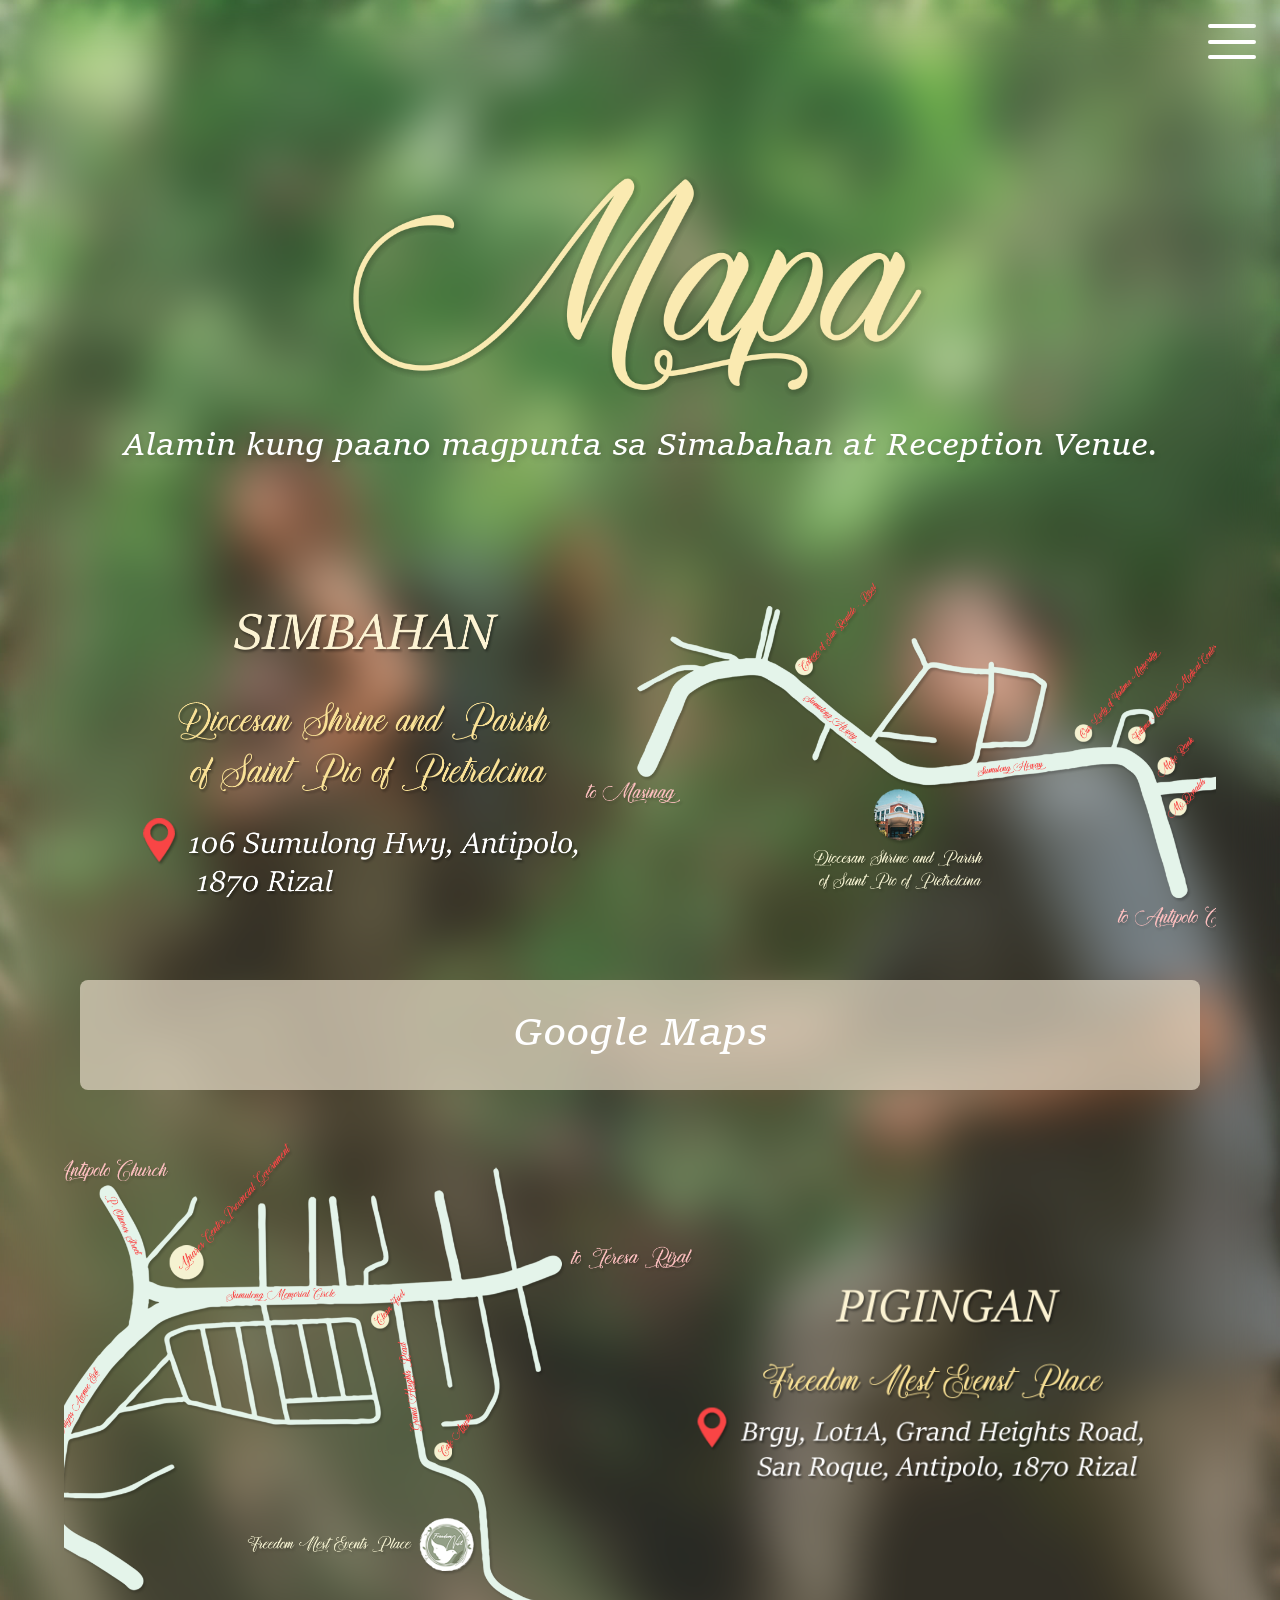
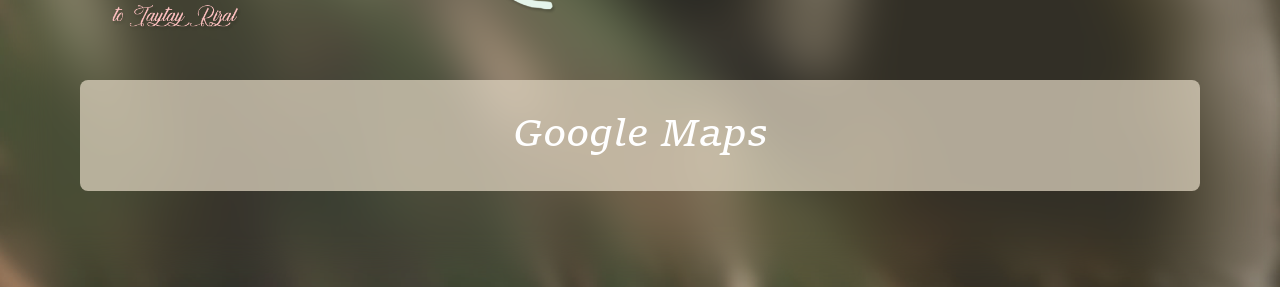
==== commit 4105a528: "update text spacing in mobile" ====
--- a/detalye.html
+++ b/detalye.html
@@ -8,7 +8,7 @@
     <meta name="viewport" content="width=device-width, initial-scale=1.0">
     <title>Detalye - Tupe at Eula Wedding</title>
     <link rel="stylesheet" href="assets/css/page-loader.css?ver=1.0">
-    <link rel="stylesheet" href="assets/css/main.css?ver=2.3">
+    <link rel="stylesheet" href="assets/css/main.css?ver=2.4">
     <link rel="stylesheet" href="assets/css/navbar.css?ver=1.1">
     <link rel="stylesheet" href="assets/css/detalye.css?ver=2.7">
 </head>
--- a/assets/css/main.css
+++ b/assets/css/main.css
@@ -81,7 +81,7 @@
     font-family: 'Qwerty Ability - Personal Use';
     font-weight: normal;
     font-style: normal;
-    text-shadow: 2px 2px 4px rgba(0, 0, 0, 0.7);
+    text-shadow: 2px 2px 4px rgba(0, 0, 0, 0.3);
 }
 h2{
     font-size: 7rem;
@@ -99,7 +99,7 @@
 p{
     line-height: 1.2;
     color: white;
-    text-shadow: 1px 3px 6px rgba(0, 0, 0, 0.6);
+    text-shadow: 1px 3px 6px rgba(0, 0, 0, 0.2);
 }
 p , a {
     font-family: "Sitka Text", 'Sitka Small 815', Sitka, Georgia, serif;
@@ -628,7 +628,7 @@
 
 /* 3. Laptop (max-width: 1024px) */
 @media (max-width: 1024px) {
-    h2 { font-size: 5rem; }
+    h2 {font-size: 5rem;line-height: initial;}
     h3 { font-size: 3rem; }
     p, a { font-size: 1.6rem; }
     .page-link a { font-size: 2.2rem; }
@@ -639,6 +639,10 @@
         grid-template-columns: 1fr; 
         gap: 30px;
     }
+
+    .event-details {
+        min-height: inherit;
+    }
 }
 
 /* 4. Tablet (max-width: 768px) */
@@ -647,22 +651,34 @@
     h3 { font-size: 2.5rem; }
     p, a { font-size: 1.3rem; }
     .page-link a { font-size: 1.8rem; }
+    .invitation-date {
+        
+    }
     .invitation-date p { font-size: 1.6em; }
     
-    .section { margin: 2.5rem 5%; }
+    .section {margin: 2.5rem 5%;padding-top: 2rem;margin-bottom: 0;}
     
     .color-box {
         width: 45px;
         height: 45px;
     }
+    .invitation-title {
+        margin-bottom: 2rem;
+    }
+    .events.section {
+        padding-top: 0;
+    }
+    .event-box {
+        padding-top: 0;
+    }
 }
 
 /* 5. Mobile (max-width: 480px) */
 @media (max-width: 480px) {
-    h2 { font-size: 3rem; margin-bottom: 1rem; }
-    h3 { font-size: 2rem; }
+    h2 {font-size: 3rem;margin-bottom: 3rem;line-height: 2.5rem;}
+    h3 {font-size: 2.5rem;}
     p, a { font-size: 1.1rem; }
-    .page-link a { font-size: 1.5rem; }
+    .page-link a {font-size: 1.3rem;}
     .invitation-date p { font-size: 1.3em; }
     
     .section { margin: 2rem 5%; }
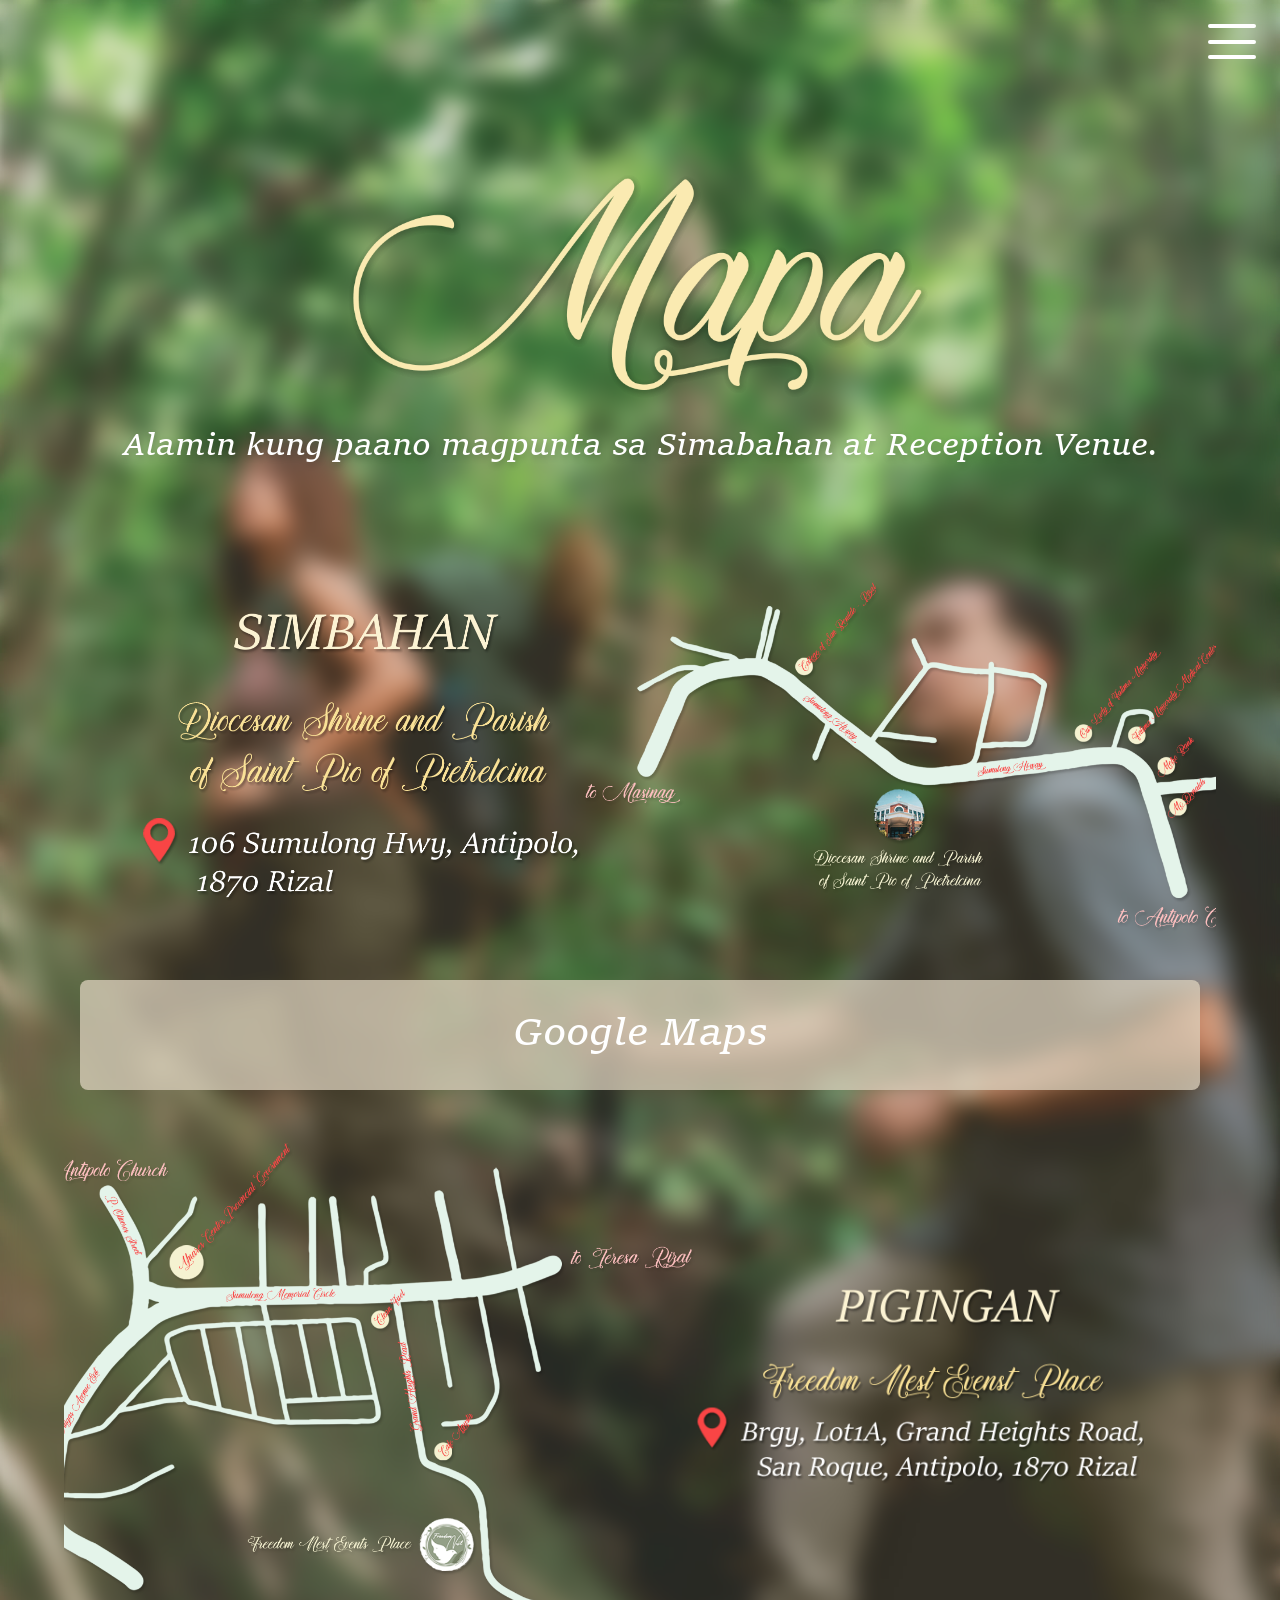
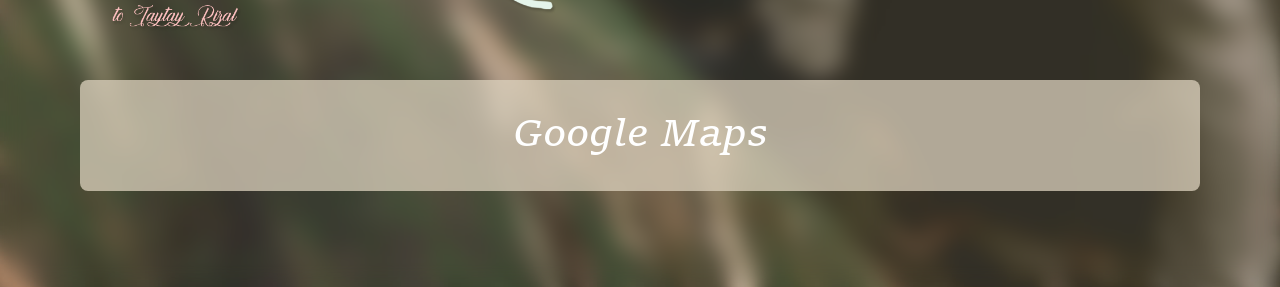
==== commit 0bf319fd: "Add favicon to all pages and copy favicon assets to root - Add favicon links to all 8 HTML pages (in" ====
--- a/detalye.html
+++ b/detalye.html
@@ -7,6 +7,10 @@
     <meta name="author" content="Tupe at Eula">
     <meta name="viewport" content="width=device-width, initial-scale=1.0">
     <title>Detalye - Tupe at Eula Wedding</title>
+    <link rel="apple-touch-icon" sizes="180x180" href="/apple-touch-icon.png">
+    <link rel="icon" type="image/png" sizes="32x32" href="/favicon-32x32.png">
+    <link rel="icon" type="image/png" sizes="16x16" href="/favicon-16x16.png">
+    <link rel="manifest" href="/site.webmanifest">
     <link rel="stylesheet" href="assets/css/page-loader.css?ver=1.0">
     <link rel="stylesheet" href="assets/css/main.css?ver=2.4">
     <link rel="stylesheet" href="assets/css/navbar.css?ver=1.1">
--- a/assets/css/main.css
+++ b/assets/css/main.css
@@ -52,7 +52,7 @@
     min-height: 100vh;
     max-width: 2400px;
     padding-bottom: 3rem;
-    backdrop-filter: blur(25px);
+    backdrop-filter: blur(10px);
 }
 
 /* ========================================
@@ -70,7 +70,7 @@
     scroll-snap-stop: always;
 }
 img {
-    max-width:100%;
+    max-width: 900px;
 }
 .header img {
     max-width: 90%;
@@ -84,7 +84,7 @@
     text-shadow: 2px 2px 4px rgba(0, 0, 0, 0.3);
 }
 h2{
-    font-size: 7rem;
+    font-size: 5rem;
     color: #f9eab0;
     margin-bottom: 2rem;
 }
@@ -105,7 +105,8 @@
     font-family: "Sitka Text", 'Sitka Small 815', Sitka, Georgia, serif;
     font-weight: normal;
     font-style: italic;
-    font-size: 2.5rem;
+    font-size: 1.5rem;
+    margin-bottom: .8rem;
 }
 .section{
     text-align: center;
@@ -132,7 +133,6 @@
 }
 .invitation-date p{
     color: white;
-    font-size: 3.3em;
 }
 
 /* ========================================
@@ -175,7 +175,7 @@
    ======================================== */
 
 .tula {
-    margin-bottom: 2rem;
+    margin-bottom: 3rem;
 }
 
 .tula:last-child {
@@ -241,14 +241,14 @@
    ======================================== */
 .page-link a {
     color: #fbf3d2;
-    text-decoration: none;
     cursor: pointer;
-    font-size: 3.5rem;
+    font-size: 2rem;
     position: relative;
     display: inline-block;
-}
-
-.page-link a::after {
+    text-decoration: underline;
+}
+
+/* .page-link a::after {
     content: '';
     position: absolute;
     bottom: 0;
@@ -259,15 +259,15 @@
     transform: scaleX(0);
     transform-origin: center;
     transition: transform 0.4s ease-in-out;
-}
+} */
 
 .page-link a:hover {
-    color: #f5e6d3;
-}
-
-.page-link a:hover::after {
+    color: #ffffff;
+}
+
+/* .page-link a:hover::after {
     animation: lineGrowWidth 0.3s ease-in-out forwards;
-}
+} */
 
 /* ========================================
    DRESS CODE SECTION
@@ -275,6 +275,7 @@
 .color-palette-section.section {
     display: grid;
     gap: 2em;
+    justify-items: center;
 }
 .dress-title {
     font-size: 1.8rem;
@@ -592,6 +593,8 @@
 
 .color-image {
     opacity: 0;
+    max-width: 900px;
+    text-align: center;
 }
 
 .color-image.circle-reveal-animate {
